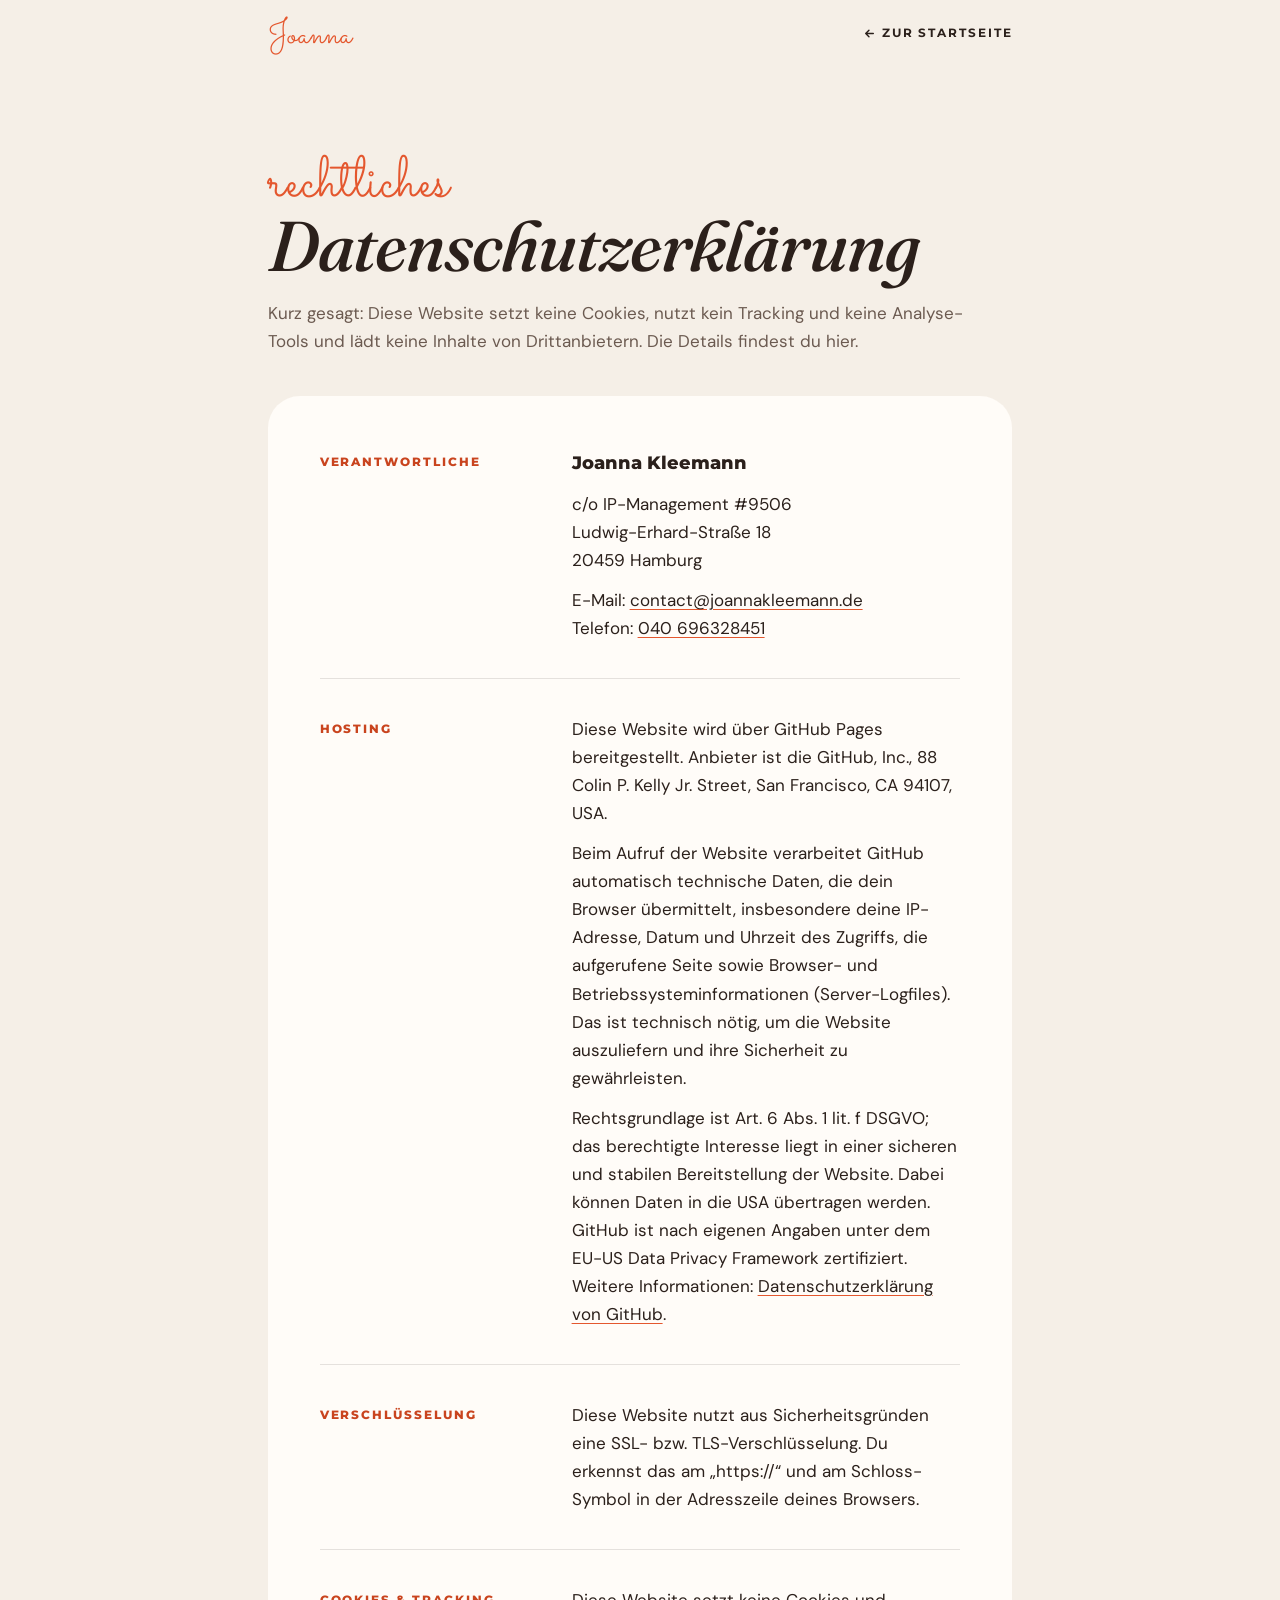
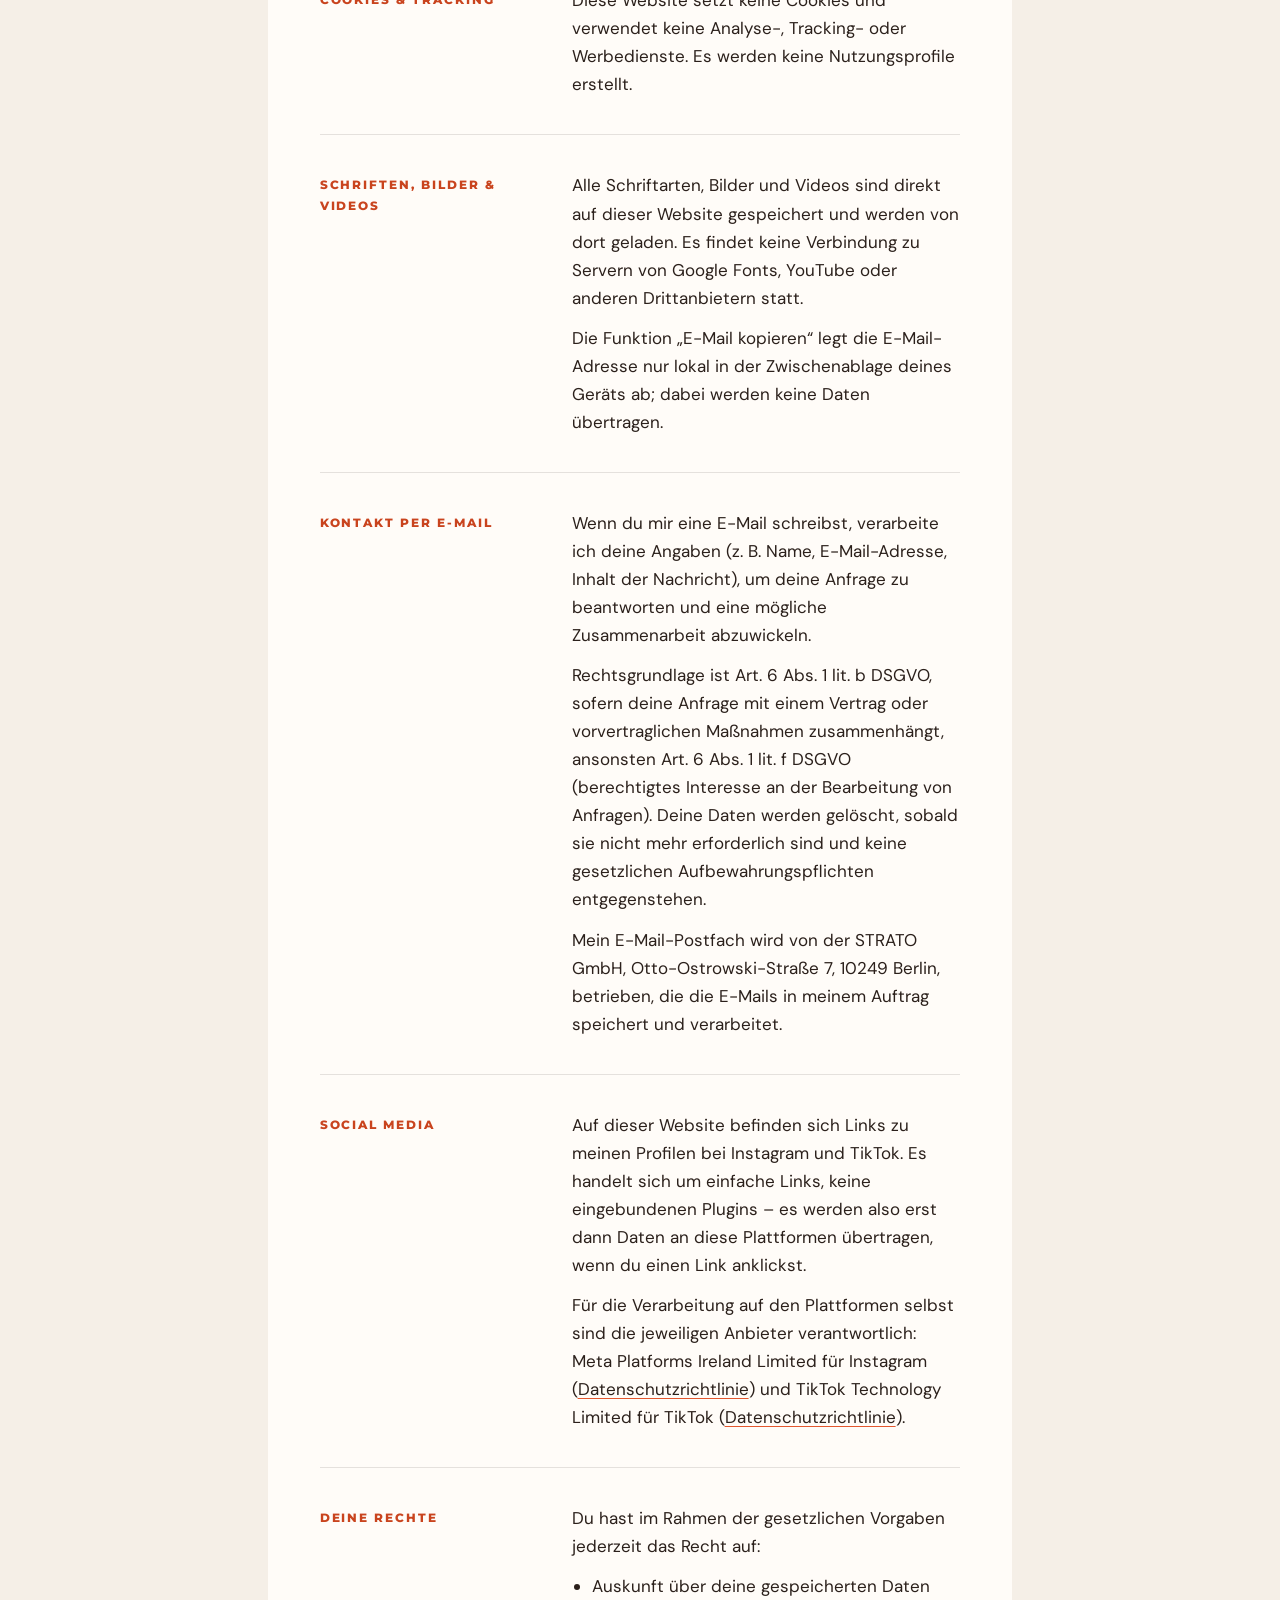
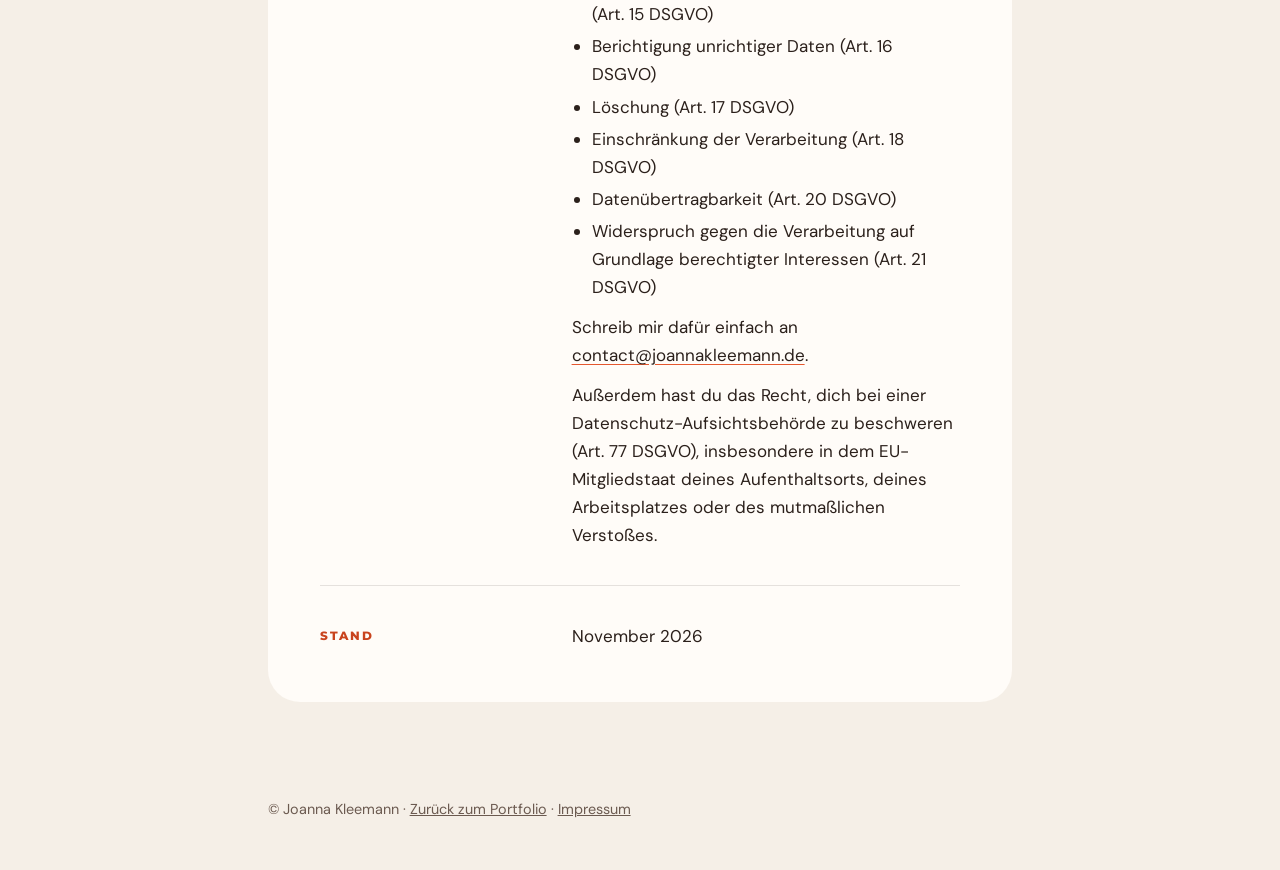
==== datenschutz.html @ 70ab5651 "Datenschutzerklärung ergänzt und im Footer verlinkt - Neue Seite datenschutz.html (Hosting GitHub Pa" ====
<!doctype html>
<html lang="de"><head><meta charset="utf-8"><meta name="viewport" content="width=device-width,initial-scale=1,viewport-fit=cover">
<meta name="robots" content="noindex, follow">
<meta name="theme-color" content="#F5EFE7">
<title>Datenschutz · Joanna Kleemann</title>
<link rel="canonical" href="https://joannakleemann.de/datenschutz.html">
<link rel="icon" href="favicon.ico" sizes="any">
<link rel="apple-touch-icon" href="img/apple-touch-icon.png">
<link rel="stylesheet" href="fonts/fonts.css">
<style>
:root{
  --cream:#F5EFE7;--paper:#FFFCF8;--espresso:#2B201B;--ink-soft:#6B5A50;
  --flame:#E4572E;--flame-d:#C9441E;--peach:#FFD9C7;
  --f-script:"Sacramento","Segoe Script",cursive;
  --f-serif:"Fraunces",Georgia,"Times New Roman",serif;
  --f-head:"Montserrat",system-ui,"Segoe UI",sans-serif;
  --f-body:"DM Sans",system-ui,-apple-system,"Segoe UI",sans-serif;
  --gutter:max(16px,4.5vw);
  color-scheme:light;
}
*{box-sizing:border-box}
body{margin:0;background:var(--cream);color:var(--espresso);font-family:var(--f-body);font-size:17px;line-height:1.65;-webkit-font-smoothing:antialiased}
a{color:inherit}
:focus-visible{outline:3px solid var(--flame);outline-offset:3px;border-radius:6px}
.wrap{max-width:860px;margin-inline:auto;padding-inline:var(--gutter)}
.nav{display:flex;align-items:center;justify-content:space-between;height:68px}
.brand{font-family:var(--f-script);font-size:2.1rem;color:var(--flame);text-decoration:none;line-height:1;padding-top:6px}
.back{font-family:var(--f-head);font-weight:700;font-size:.74rem;letter-spacing:.16em;text-transform:uppercase;text-decoration:none;display:inline-flex;align-items:center;gap:.5em}
.back:hover{color:var(--flame)}
.back svg{width:1.1em;height:1.1em}
header{padding-block:clamp(40px,8vw,88px) clamp(24px,4vw,40px)}
.script{font-family:var(--f-script);font-size:clamp(2.6rem,6vw,3.6rem);color:var(--flame);line-height:1;display:block;margin-bottom:-4px}
h1{margin:0;font-family:var(--f-serif);font-weight:500;font-style:italic;font-size:clamp(2.6rem,7vw,4.4rem);line-height:1.02;letter-spacing:-.015em}
.intro{margin-top:18px;color:var(--ink-soft);max-width:60ch}
.card{background:var(--paper);border-radius:32px;padding:clamp(24px,5vw,52px);display:grid;gap:clamp(24px,3.5vw,36px);margin-bottom:clamp(56px,8vw,96px)}
.block{display:grid;grid-template-columns:220px 1fr;gap:8px 32px;padding-bottom:clamp(24px,3.5vw,36px);border-bottom:1px solid rgba(43,32,27,.12)}
.block:last-child{border-bottom:0;padding-bottom:0}
h2{margin:0;font-family:var(--f-head);font-weight:800;font-size:.76rem;letter-spacing:.16em;text-transform:uppercase;color:var(--flame-d);padding-top:4px}
p,ul{margin:0}
p + p,p + ul,ul + p{margin-top:12px}
ul{padding-left:1.2em}
li + li{margin-top:4px}
.name{font-family:var(--f-head);font-weight:800;font-size:1.15rem}
.muted{color:var(--ink-soft);font-size:.92rem}
.block a{text-decoration-color:var(--flame);text-underline-offset:3px;overflow-wrap:anywhere}
.block a:hover{color:var(--flame)}
footer{padding-block:0 48px;color:var(--ink-soft);font-size:.9rem}
@media (max-width:640px){
  .block{grid-template-columns:1fr}
}
</style>
</head><body>
<div class="wrap">
  <nav class="nav" aria-label="Navigation">
    <a class="brand" href="index.html">Joanna</a>
    <a class="back" href="index.html"><svg viewBox="0 0 24 24" fill="none" stroke="currentColor" stroke-width="2.6" stroke-linecap="round" stroke-linejoin="round" aria-hidden="true"><path d="M19 12H5M11 18l-6-6 6-6"/></svg>Zur Startseite</a>
  </nav>

  <header>
    <span class="script">rechtliches</span>
    <h1>Datenschutz&shy;erklärung</h1>
    <p class="intro">Kurz gesagt: Diese Website setzt keine Cookies, nutzt kein Tracking und keine Analyse-Tools und lädt keine Inhalte von Drittanbietern. Die Details findest du hier.</p>
  </header>

  <main class="card">
    <section class="block">
      <h2>Verantwortliche</h2>
      <div>
        <p class="name">Joanna Kleemann</p>
        <p>c/o IP-Management #9506<br>Ludwig-Erhard-Straße 18<br>20459 Hamburg</p>
        <p>E-Mail: <a href="mailto:contact@joannakleemann.de">contact@joannakleemann.de</a><br>Telefon: <a href="tel:+4940696328451">040 696328451</a></p>
      </div>
    </section>

    <section class="block">
      <h2>Hosting</h2>
      <div>
        <p>Diese Website wird über GitHub Pages bereitgestellt. Anbieter ist die GitHub, Inc., 88 Colin P. Kelly Jr. Street, San Francisco, CA 94107, USA.</p>
        <p>Beim Aufruf der Website verarbeitet GitHub automatisch technische Daten, die dein Browser übermittelt, insbesondere deine IP-Adresse, Datum und Uhrzeit des Zugriffs, die aufgerufene Seite sowie Browser- und Betriebssysteminformationen (Server-Logfiles). Das ist technisch nötig, um die Website auszuliefern und ihre Sicherheit zu gewährleisten.</p>
        <p>Rechtsgrundlage ist Art. 6 Abs. 1 lit. f DSGVO; das berechtigte Interesse liegt in einer sicheren und stabilen Bereitstellung der Website. Dabei können Daten in die USA übertragen werden. GitHub ist nach eigenen Angaben unter dem EU-US Data Privacy Framework zertifiziert. Weitere Informationen: <a href="https://docs.github.com/de/site-policy/privacy-policies/github-general-privacy-statement" target="_blank" rel="noopener">Datenschutzerklärung von GitHub</a>.</p>
      </div>
    </section>

    <section class="block">
      <h2>Verschlüsselung</h2>
      <div>
        <p>Diese Website nutzt aus Sicherheitsgründen eine SSL- bzw. TLS-Verschlüsselung. Du erkennst das am „https://“ und am Schloss-Symbol in der Adresszeile deines Browsers.</p>
      </div>
    </section>

    <section class="block">
      <h2>Cookies &amp; Tracking</h2>
      <div>
        <p>Diese Website setzt keine Cookies und verwendet keine Analyse-, Tracking- oder Werbedienste. Es werden keine Nutzungsprofile erstellt.</p>
      </div>
    </section>

    <section class="block">
      <h2>Schriften, Bilder &amp; Videos</h2>
      <div>
        <p>Alle Schriftarten, Bilder und Videos sind direkt auf dieser Website gespeichert und werden von dort geladen. Es findet keine Verbindung zu Servern von Google Fonts, YouTube oder anderen Drittanbietern statt.</p>
        <p>Die Funktion „E-Mail kopieren“ legt die E-Mail-Adresse nur lokal in der Zwischenablage deines Geräts ab; dabei werden keine Daten übertragen.</p>
      </div>
    </section>

    <section class="block">
      <h2>Kontakt per E-Mail</h2>
      <div>
        <p>Wenn du mir eine E-Mail schreibst, verarbeite ich deine Angaben (z.&nbsp;B. Name, E-Mail-Adresse, Inhalt der Nachricht), um deine Anfrage zu beantworten und eine mögliche Zusammenarbeit abzuwickeln.</p>
        <p>Rechtsgrundlage ist Art. 6 Abs. 1 lit. b DSGVO, sofern deine Anfrage mit einem Vertrag oder vorvertraglichen Maßnahmen zusammenhängt, ansonsten Art. 6 Abs. 1 lit. f DSGVO (berechtigtes Interesse an der Bearbeitung von Anfragen). Deine Daten werden gelöscht, sobald sie nicht mehr erforderlich sind und keine gesetzlichen Aufbewahrungspflichten entgegenstehen.</p>
        <p>Mein E-Mail-Postfach wird von der STRATO GmbH, Otto-Ostrowski-Straße 7, 10249 Berlin, betrieben, die die E-Mails in meinem Auftrag speichert und verarbeitet.</p>
      </div>
    </section>

    <section class="block">
      <h2>Social Media</h2>
      <div>
        <p>Auf dieser Website befinden sich Links zu meinen Profilen bei Instagram und TikTok. Es handelt sich um einfache Links, keine eingebundenen Plugins – es werden also erst dann Daten an diese Plattformen übertragen, wenn du einen Link anklickst.</p>
        <p>Für die Verarbeitung auf den Plattformen selbst sind die jeweiligen Anbieter verantwortlich: Meta Platforms Ireland Limited für Instagram (<a href="https://privacycenter.instagram.com/policy" target="_blank" rel="noopener">Datenschutzrichtlinie</a>) und TikTok Technology Limited für TikTok (<a href="https://www.tiktok.com/legal/privacy-policy-eea" target="_blank" rel="noopener">Datenschutzrichtlinie</a>).</p>
      </div>
    </section>

    <section class="block">
      <h2>Deine Rechte</h2>
      <div>
        <p>Du hast im Rahmen der gesetzlichen Vorgaben jederzeit das Recht auf:</p>
        <ul>
          <li>Auskunft über deine gespeicherten Daten (Art. 15 DSGVO)</li>
          <li>Berichtigung unrichtiger Daten (Art. 16 DSGVO)</li>
          <li>Löschung (Art. 17 DSGVO)</li>
          <li>Einschränkung der Verarbeitung (Art. 18 DSGVO)</li>
          <li>Datenübertragbarkeit (Art. 20 DSGVO)</li>
          <li>Widerspruch gegen die Verarbeitung auf Grundlage berechtigter Interessen (Art. 21 DSGVO)</li>
        </ul>
        <p>Schreib mir dafür einfach an <a href="mailto:contact@joannakleemann.de">contact@joannakleemann.de</a>.</p>
        <p>Außerdem hast du das Recht, dich bei einer Datenschutz-Aufsichtsbehörde zu beschweren (Art. 77 DSGVO), insbesondere in dem EU-Mitgliedstaat deines Aufenthaltsorts, deines Arbeitsplatzes oder des mutmaßlichen Verstoßes.</p>
      </div>
    </section>

    <section class="block">
      <h2>Stand</h2>
      <div>
        <p>November 2026</p>
      </div>
    </section>
  </main>

  <footer>© Joanna Kleemann · <a href="index.html">Zurück zum Portfolio</a> · <a href="impressum.html">Impressum</a></footer>
</div>
</body></html>
---- fonts/fonts.css ----
/* Selbst gehostete Schriften (aus Google Fonts, SIL Open Font License) */
/* latin-ext */
@font-face {
  font-family: 'DM Sans';
  font-style: normal;
  font-weight: 400;
  font-display: swap;
  src: url(DMSans-e8eef872.woff2) format('woff2');
  unicode-range: U+0100-02BA, U+02BD-02C5, U+02C7-02CC, U+02CE-02D7, U+02DD-02FF, U+0304, U+0308, U+0329, U+1D00-1DBF, U+1E00-1E9F, U+1EF2-1EFF, U+2020, U+20A0-20AB, U+20AD-20C4, U+2113, U+2C60-2C7F, U+A720-A7FF;
}
/* latin */
@font-face {
  font-family: 'DM Sans';
  font-style: normal;
  font-weight: 400;
  font-display: swap;
  src: url(DMSans-8ca1b7f2.woff2) format('woff2');
  unicode-range: U+0000-00FF, U+0131, U+0152-0153, U+02BB-02BC, U+02C6, U+02DA, U+02DC, U+0304, U+0308, U+0329, U+2000-206F, U+20AC, U+2122, U+2191, U+2193, U+2212, U+2215, U+FEFF, U+FFFD;
}
/* latin-ext */
@font-face {
  font-family: 'DM Sans';
  font-style: normal;
  font-weight: 500;
  font-display: swap;
  src: url(DMSans-e8eef872.woff2) format('woff2');
  unicode-range: U+0100-02BA, U+02BD-02C5, U+02C7-02CC, U+02CE-02D7, U+02DD-02FF, U+0304, U+0308, U+0329, U+1D00-1DBF, U+1E00-1E9F, U+1EF2-1EFF, U+2020, U+20A0-20AB, U+20AD-20C4, U+2113, U+2C60-2C7F, U+A720-A7FF;
}
/* latin */
@font-face {
  font-family: 'DM Sans';
  font-style: normal;
  font-weight: 500;
  font-display: swap;
  src: url(DMSans-8ca1b7f2.woff2) format('woff2');
  unicode-range: U+0000-00FF, U+0131, U+0152-0153, U+02BB-02BC, U+02C6, U+02DA, U+02DC, U+0304, U+0308, U+0329, U+2000-206F, U+20AC, U+2122, U+2191, U+2193, U+2212, U+2215, U+FEFF, U+FFFD;
}
/* latin-ext */
@font-face {
  font-family: 'DM Sans';
  font-style: normal;
  font-weight: 700;
  font-display: swap;
  src: url(DMSans-e8eef872.woff2) format('woff2');
  unicode-range: U+0100-02BA, U+02BD-02C5, U+02C7-02CC, U+02CE-02D7, U+02DD-02FF, U+0304, U+0308, U+0329, U+1D00-1DBF, U+1E00-1E9F, U+1EF2-1EFF, U+2020, U+20A0-20AB, U+20AD-20C4, U+2113, U+2C60-2C7F, U+A720-A7FF;
}
/* latin */
@font-face {
  font-family: 'DM Sans';
  font-style: normal;
  font-weight: 700;
  font-display: swap;
  src: url(DMSans-8ca1b7f2.woff2) format('woff2');
  unicode-range: U+0000-00FF, U+0131, U+0152-0153, U+02BB-02BC, U+02C6, U+02DA, U+02DC, U+0304, U+0308, U+0329, U+2000-206F, U+20AC, U+2122, U+2191, U+2193, U+2212, U+2215, U+FEFF, U+FFFD;
}
/* latin-ext */
@font-face {
  font-family: 'Fraunces';
  font-style: italic;
  font-weight: 500;
  font-display: swap;
  src: url(Fraunces-6cc8f67d.woff2) format('woff2');
  unicode-range: U+0100-02BA, U+02BD-02C5, U+02C7-02CC, U+02CE-02D7, U+02DD-02FF, U+0304, U+0308, U+0329, U+1D00-1DBF, U+1E00-1E9F, U+1EF2-1EFF, U+2020, U+20A0-20AB, U+20AD-20C4, U+2113, U+2C60-2C7F, U+A720-A7FF;
}
/* latin */
@font-face {
  font-family: 'Fraunces';
  font-style: italic;
  font-weight: 500;
  font-display: swap;
  src: url(Fraunces-feced23e.woff2) format('woff2');
  unicode-range: U+0000-00FF, U+0131, U+0152-0153, U+02BB-02BC, U+02C6, U+02DA, U+02DC, U+0304, U+0308, U+0329, U+2000-206F, U+20AC, U+2122, U+2191, U+2193, U+2212, U+2215, U+FEFF, U+FFFD;
}
/* latin-ext */
@font-face {
  font-family: 'Fraunces';
  font-style: italic;
  font-weight: 600;
  font-display: swap;
  src: url(Fraunces-6cc8f67d.woff2) format('woff2');
  unicode-range: U+0100-02BA, U+02BD-02C5, U+02C7-02CC, U+02CE-02D7, U+02DD-02FF, U+0304, U+0308, U+0329, U+1D00-1DBF, U+1E00-1E9F, U+1EF2-1EFF, U+2020, U+20A0-20AB, U+20AD-20C4, U+2113, U+2C60-2C7F, U+A720-A7FF;
}
/* latin */
@font-face {
  font-family: 'Fraunces';
  font-style: italic;
  font-weight: 600;
  font-display: swap;
  src: url(Fraunces-feced23e.woff2) format('woff2');
  unicode-range: U+0000-00FF, U+0131, U+0152-0153, U+02BB-02BC, U+02C6, U+02DA, U+02DC, U+0304, U+0308, U+0329, U+2000-206F, U+20AC, U+2122, U+2191, U+2193, U+2212, U+2215, U+FEFF, U+FFFD;
}
/* latin-ext */
@font-face {
  font-family: 'Montserrat';
  font-style: italic;
  font-weight: 800;
  font-display: swap;
  src: url(Montserrat-0475ea9f.woff2) format('woff2');
  unicode-range: U+0100-02BA, U+02BD-02C5, U+02C7-02CC, U+02CE-02D7, U+02DD-02FF, U+0304, U+0308, U+0329, U+1D00-1DBF, U+1E00-1E9F, U+1EF2-1EFF, U+2020, U+20A0-20AB, U+20AD-20C4, U+2113, U+2C60-2C7F, U+A720-A7FF;
}
/* latin */
@font-face {
  font-family: 'Montserrat';
  font-style: italic;
  font-weight: 800;
  font-display: swap;
  src: url(Montserrat-99842df2.woff2) format('woff2');
  unicode-range: U+0000-00FF, U+0131, U+0152-0153, U+02BB-02BC, U+02C6, U+02DA, U+02DC, U+0304, U+0308, U+0329, U+2000-206F, U+20AC, U+2122, U+2191, U+2193, U+2212, U+2215, U+FEFF, U+FFFD;
}
/* latin-ext */
@font-face {
  font-family: 'Montserrat';
  font-style: italic;
  font-weight: 900;
  font-display: swap;
  src: url(Montserrat-0475ea9f.woff2) format('woff2');
  unicode-range: U+0100-02BA, U+02BD-02C5, U+02C7-02CC, U+02CE-02D7, U+02DD-02FF, U+0304, U+0308, U+0329, U+1D00-1DBF, U+1E00-1E9F, U+1EF2-1EFF, U+2020, U+20A0-20AB, U+20AD-20C4, U+2113, U+2C60-2C7F, U+A720-A7FF;
}
/* latin */
@font-face {
  font-family: 'Montserrat';
  font-style: italic;
  font-weight: 900;
  font-display: swap;
  src: url(Montserrat-99842df2.woff2) format('woff2');
  unicode-range: U+0000-00FF, U+0131, U+0152-0153, U+02BB-02BC, U+02C6, U+02DA, U+02DC, U+0304, U+0308, U+0329, U+2000-206F, U+20AC, U+2122, U+2191, U+2193, U+2212, U+2215, U+FEFF, U+FFFD;
}
/* latin-ext */
@font-face {
  font-family: 'Montserrat';
  font-style: normal;
  font-weight: 500;
  font-display: swap;
  src: url(Montserrat-ccd96bf8.woff2) format('woff2');
  unicode-range: U+0100-02BA, U+02BD-02C5, U+02C7-02CC, U+02CE-02D7, U+02DD-02FF, U+0304, U+0308, U+0329, U+1D00-1DBF, U+1E00-1E9F, U+1EF2-1EFF, U+2020, U+20A0-20AB, U+20AD-20C4, U+2113, U+2C60-2C7F, U+A720-A7FF;
}
/* latin */
@font-face {
  font-family: 'Montserrat';
  font-style: normal;
  font-weight: 500;
  font-display: swap;
  src: url(Montserrat-e56e84e5.woff2) format('woff2');
  unicode-range: U+0000-00FF, U+0131, U+0152-0153, U+02BB-02BC, U+02C6, U+02DA, U+02DC, U+0304, U+0308, U+0329, U+2000-206F, U+20AC, U+2122, U+2191, U+2193, U+2212, U+2215, U+FEFF, U+FFFD;
}
/* latin-ext */
@font-face {
  font-family: 'Montserrat';
  font-style: normal;
  font-weight: 700;
  font-display: swap;
  src: url(Montserrat-ccd96bf8.woff2) format('woff2');
  unicode-range: U+0100-02BA, U+02BD-02C5, U+02C7-02CC, U+02CE-02D7, U+02DD-02FF, U+0304, U+0308, U+0329, U+1D00-1DBF, U+1E00-1E9F, U+1EF2-1EFF, U+2020, U+20A0-20AB, U+20AD-20C4, U+2113, U+2C60-2C7F, U+A720-A7FF;
}
/* latin */
@font-face {
  font-family: 'Montserrat';
  font-style: normal;
  font-weight: 700;
  font-display: swap;
  src: url(Montserrat-e56e84e5.woff2) format('woff2');
  unicode-range: U+0000-00FF, U+0131, U+0152-0153, U+02BB-02BC, U+02C6, U+02DA, U+02DC, U+0304, U+0308, U+0329, U+2000-206F, U+20AC, U+2122, U+2191, U+2193, U+2212, U+2215, U+FEFF, U+FFFD;
}
/* latin-ext */
@font-face {
  font-family: 'Montserrat';
  font-style: normal;
  font-weight: 800;
  font-display: swap;
  src: url(Montserrat-ccd96bf8.woff2) format('woff2');
  unicode-range: U+0100-02BA, U+02BD-02C5, U+02C7-02CC, U+02CE-02D7, U+02DD-02FF, U+0304, U+0308, U+0329, U+1D00-1DBF, U+1E00-1E9F, U+1EF2-1EFF, U+2020, U+20A0-20AB, U+20AD-20C4, U+2113, U+2C60-2C7F, U+A720-A7FF;
}
/* latin */
@font-face {
  font-family: 'Montserrat';
  font-style: normal;
  font-weight: 800;
  font-display: swap;
  src: url(Montserrat-e56e84e5.woff2) format('woff2');
  unicode-range: U+0000-00FF, U+0131, U+0152-0153, U+02BB-02BC, U+02C6, U+02DA, U+02DC, U+0304, U+0308, U+0329, U+2000-206F, U+20AC, U+2122, U+2191, U+2193, U+2212, U+2215, U+FEFF, U+FFFD;
}
/* latin-ext */
@font-face {
  font-family: 'Sacramento';
  font-style: normal;
  font-weight: 400;
  font-display: swap;
  src: url(Sacramento-96ff5c76.woff2) format('woff2');
  unicode-range: U+0100-02BA, U+02BD-02C5, U+02C7-02CC, U+02CE-02D7, U+02DD-02FF, U+0304, U+0308, U+0329, U+1D00-1DBF, U+1E00-1E9F, U+1EF2-1EFF, U+2020, U+20A0-20AB, U+20AD-20C4, U+2113, U+2C60-2C7F, U+A720-A7FF;
}
/* latin */
@font-face {
  font-family: 'Sacramento';
  font-style: normal;
  font-weight: 400;
  font-display: swap;
  src: url(Sacramento-7740d50e.woff2) format('woff2');
  unicode-range: U+0000-00FF, U+0131, U+0152-0153, U+02BB-02BC, U+02C6, U+02DA, U+02DC, U+0304, U+0308, U+0329, U+2000-206F, U+20AC, U+2122, U+2191, U+2193, U+2212, U+2215, U+FEFF, U+FFFD;
}
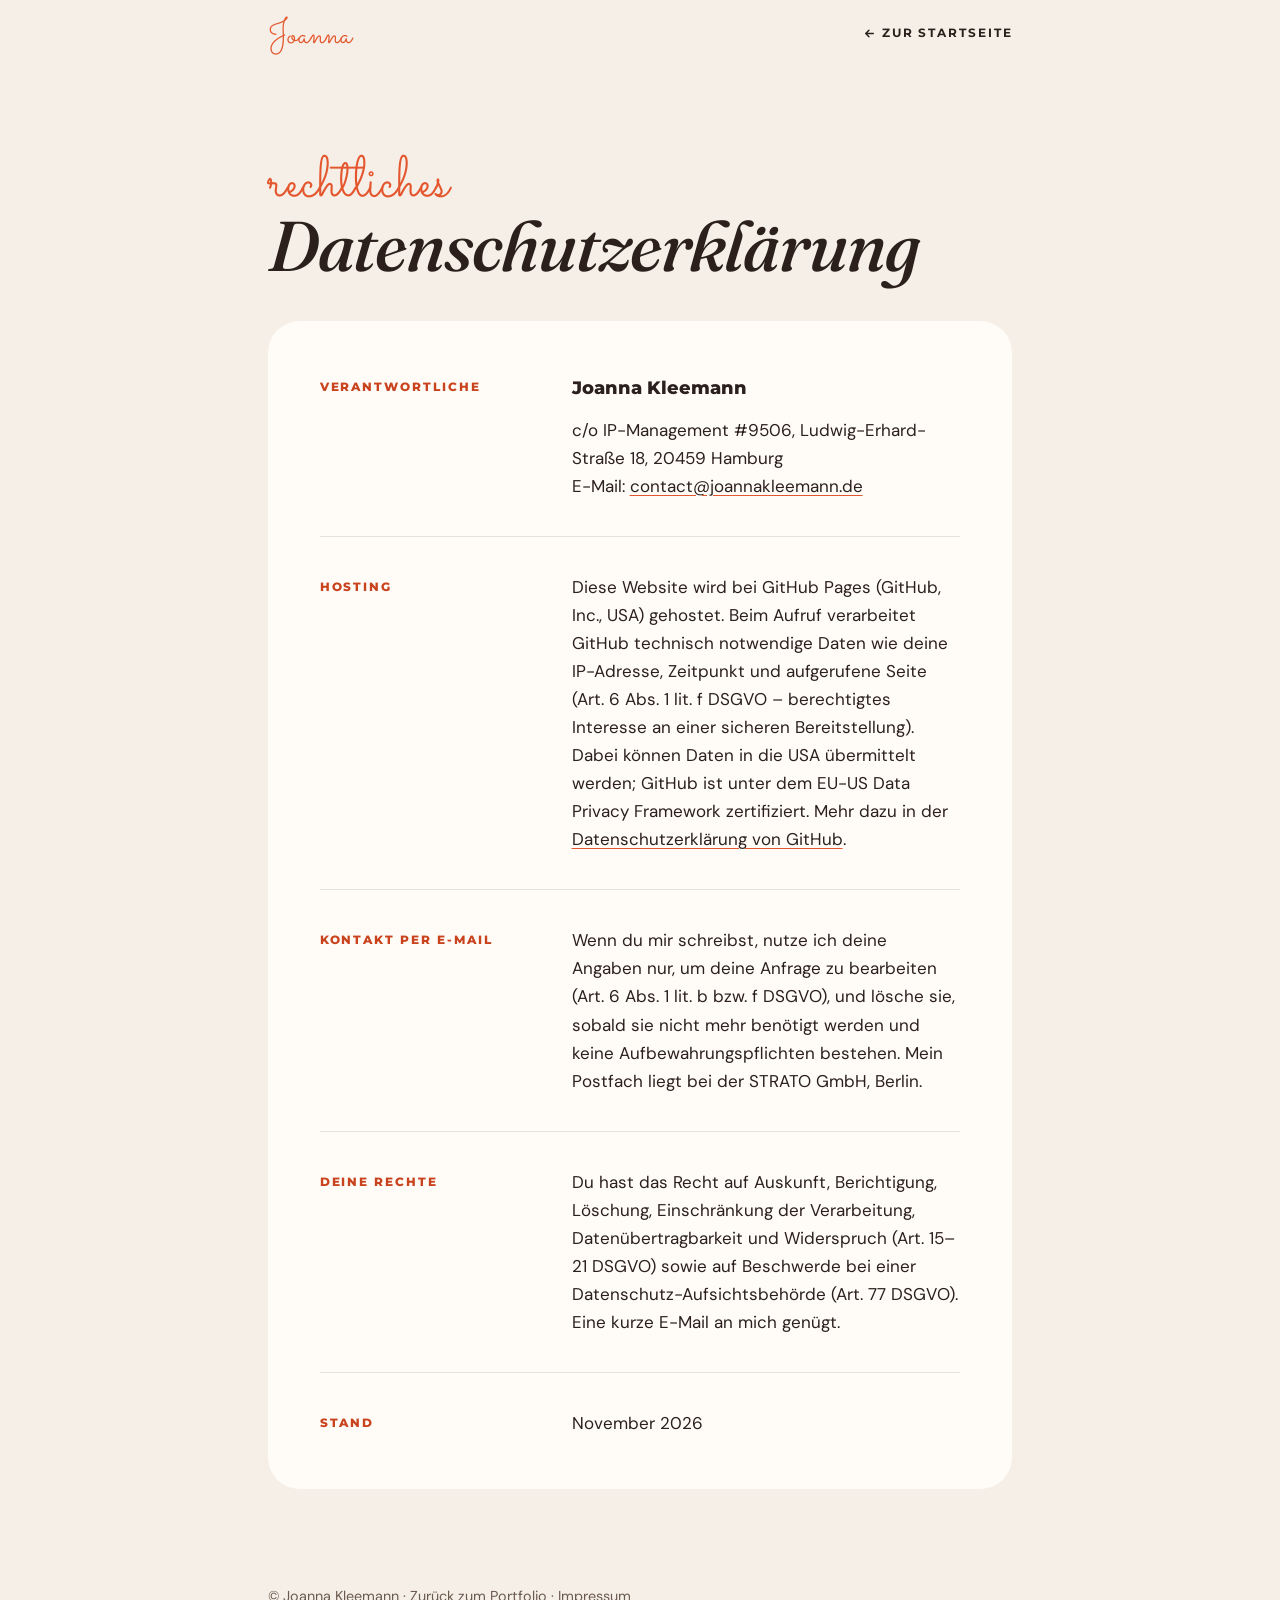
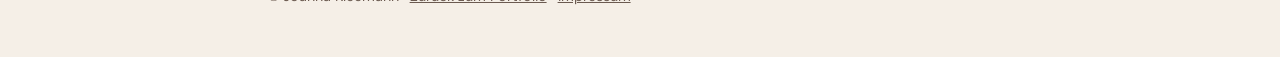
==== commit 2f33486b: "Datenschutzerklärung auf Pflichtangaben gekürzt Verantwortliche, Hosting (GitHub, USA/DPF), E-Mail-K" ====
--- a/datenschutz.html
+++ b/datenschutz.html
@@ -59,7 +59,6 @@
   <header>
     <span class="script">rechtliches</span>
     <h1>Datenschutz&shy;erklärung</h1>
-    <p class="intro">Kurz gesagt: Diese Website setzt keine Cookies, nutzt kein Tracking und keine Analyse-Tools und lädt keine Inhalte von Drittanbietern. Die Details findest du hier.</p>
   </header>
 
   <main class="card">
@@ -67,73 +66,28 @@
       <h2>Verantwortliche</h2>
       <div>
         <p class="name">Joanna Kleemann</p>
-        <p>c/o IP-Management #9506<br>Ludwig-Erhard-Straße 18<br>20459 Hamburg</p>
-        <p>E-Mail: <a href="mailto:contact@joannakleemann.de">contact@joannakleemann.de</a><br>Telefon: <a href="tel:+4940696328451">040 696328451</a></p>
+        <p>c/o IP-Management #9506, Ludwig-Erhard-Straße 18, 20459 Hamburg<br>E-Mail: <a href="mailto:contact@joannakleemann.de">contact@joannakleemann.de</a></p>
       </div>
     </section>
 
     <section class="block">
       <h2>Hosting</h2>
       <div>
-        <p>Diese Website wird über GitHub Pages bereitgestellt. Anbieter ist die GitHub, Inc., 88 Colin P. Kelly Jr. Street, San Francisco, CA 94107, USA.</p>
-        <p>Beim Aufruf der Website verarbeitet GitHub automatisch technische Daten, die dein Browser übermittelt, insbesondere deine IP-Adresse, Datum und Uhrzeit des Zugriffs, die aufgerufene Seite sowie Browser- und Betriebssysteminformationen (Server-Logfiles). Das ist technisch nötig, um die Website auszuliefern und ihre Sicherheit zu gewährleisten.</p>
-        <p>Rechtsgrundlage ist Art. 6 Abs. 1 lit. f DSGVO; das berechtigte Interesse liegt in einer sicheren und stabilen Bereitstellung der Website. Dabei können Daten in die USA übertragen werden. GitHub ist nach eigenen Angaben unter dem EU-US Data Privacy Framework zertifiziert. Weitere Informationen: <a href="https://docs.github.com/de/site-policy/privacy-policies/github-general-privacy-statement" target="_blank" rel="noopener">Datenschutzerklärung von GitHub</a>.</p>
-      </div>
-    </section>
-
-    <section class="block">
-      <h2>Verschlüsselung</h2>
-      <div>
-        <p>Diese Website nutzt aus Sicherheitsgründen eine SSL- bzw. TLS-Verschlüsselung. Du erkennst das am „https://“ und am Schloss-Symbol in der Adresszeile deines Browsers.</p>
-      </div>
-    </section>
-
-    <section class="block">
-      <h2>Cookies &amp; Tracking</h2>
-      <div>
-        <p>Diese Website setzt keine Cookies und verwendet keine Analyse-, Tracking- oder Werbedienste. Es werden keine Nutzungsprofile erstellt.</p>
-      </div>
-    </section>
-
-    <section class="block">
-      <h2>Schriften, Bilder &amp; Videos</h2>
-      <div>
-        <p>Alle Schriftarten, Bilder und Videos sind direkt auf dieser Website gespeichert und werden von dort geladen. Es findet keine Verbindung zu Servern von Google Fonts, YouTube oder anderen Drittanbietern statt.</p>
-        <p>Die Funktion „E-Mail kopieren“ legt die E-Mail-Adresse nur lokal in der Zwischenablage deines Geräts ab; dabei werden keine Daten übertragen.</p>
+        <p>Diese Website wird bei GitHub Pages (GitHub, Inc., USA) gehostet. Beim Aufruf verarbeitet GitHub technisch notwendige Daten wie deine IP-Adresse, Zeitpunkt und aufgerufene Seite (Art. 6 Abs. 1 lit. f DSGVO – berechtigtes Interesse an einer sicheren Bereitstellung). Dabei können Daten in die USA übermittelt werden; GitHub ist unter dem EU-US Data Privacy Framework zertifiziert. Mehr dazu in der <a href="https://docs.github.com/de/site-policy/privacy-policies/github-general-privacy-statement" target="_blank" rel="noopener">Datenschutzerklärung von GitHub</a>.</p>
       </div>
     </section>
 
     <section class="block">
       <h2>Kontakt per E-Mail</h2>
       <div>
-        <p>Wenn du mir eine E-Mail schreibst, verarbeite ich deine Angaben (z.&nbsp;B. Name, E-Mail-Adresse, Inhalt der Nachricht), um deine Anfrage zu beantworten und eine mögliche Zusammenarbeit abzuwickeln.</p>
-        <p>Rechtsgrundlage ist Art. 6 Abs. 1 lit. b DSGVO, sofern deine Anfrage mit einem Vertrag oder vorvertraglichen Maßnahmen zusammenhängt, ansonsten Art. 6 Abs. 1 lit. f DSGVO (berechtigtes Interesse an der Bearbeitung von Anfragen). Deine Daten werden gelöscht, sobald sie nicht mehr erforderlich sind und keine gesetzlichen Aufbewahrungspflichten entgegenstehen.</p>
-        <p>Mein E-Mail-Postfach wird von der STRATO GmbH, Otto-Ostrowski-Straße 7, 10249 Berlin, betrieben, die die E-Mails in meinem Auftrag speichert und verarbeitet.</p>
-      </div>
-    </section>
-
-    <section class="block">
-      <h2>Social Media</h2>
-      <div>
-        <p>Auf dieser Website befinden sich Links zu meinen Profilen bei Instagram und TikTok. Es handelt sich um einfache Links, keine eingebundenen Plugins – es werden also erst dann Daten an diese Plattformen übertragen, wenn du einen Link anklickst.</p>
-        <p>Für die Verarbeitung auf den Plattformen selbst sind die jeweiligen Anbieter verantwortlich: Meta Platforms Ireland Limited für Instagram (<a href="https://privacycenter.instagram.com/policy" target="_blank" rel="noopener">Datenschutzrichtlinie</a>) und TikTok Technology Limited für TikTok (<a href="https://www.tiktok.com/legal/privacy-policy-eea" target="_blank" rel="noopener">Datenschutzrichtlinie</a>).</p>
+        <p>Wenn du mir schreibst, nutze ich deine Angaben nur, um deine Anfrage zu bearbeiten (Art. 6 Abs. 1 lit. b bzw. f DSGVO), und lösche sie, sobald sie nicht mehr benötigt werden und keine Aufbewahrungspflichten bestehen. Mein Postfach liegt bei der STRATO GmbH, Berlin.</p>
       </div>
     </section>
 
     <section class="block">
       <h2>Deine Rechte</h2>
       <div>
-        <p>Du hast im Rahmen der gesetzlichen Vorgaben jederzeit das Recht auf:</p>
-        <ul>
-          <li>Auskunft über deine gespeicherten Daten (Art. 15 DSGVO)</li>
-          <li>Berichtigung unrichtiger Daten (Art. 16 DSGVO)</li>
-          <li>Löschung (Art. 17 DSGVO)</li>
-          <li>Einschränkung der Verarbeitung (Art. 18 DSGVO)</li>
-          <li>Datenübertragbarkeit (Art. 20 DSGVO)</li>
-          <li>Widerspruch gegen die Verarbeitung auf Grundlage berechtigter Interessen (Art. 21 DSGVO)</li>
-        </ul>
-        <p>Schreib mir dafür einfach an <a href="mailto:contact@joannakleemann.de">contact@joannakleemann.de</a>.</p>
-        <p>Außerdem hast du das Recht, dich bei einer Datenschutz-Aufsichtsbehörde zu beschweren (Art. 77 DSGVO), insbesondere in dem EU-Mitgliedstaat deines Aufenthaltsorts, deines Arbeitsplatzes oder des mutmaßlichen Verstoßes.</p>
+        <p>Du hast das Recht auf Auskunft, Berichtigung, Löschung, Einschränkung der Verarbeitung, Datenübertragbarkeit und Widerspruch (Art. 15–21 DSGVO) sowie auf Beschwerde bei einer Datenschutz-Aufsichtsbehörde (Art. 77 DSGVO). Eine kurze E-Mail an mich genügt.</p>
       </div>
     </section>
 
